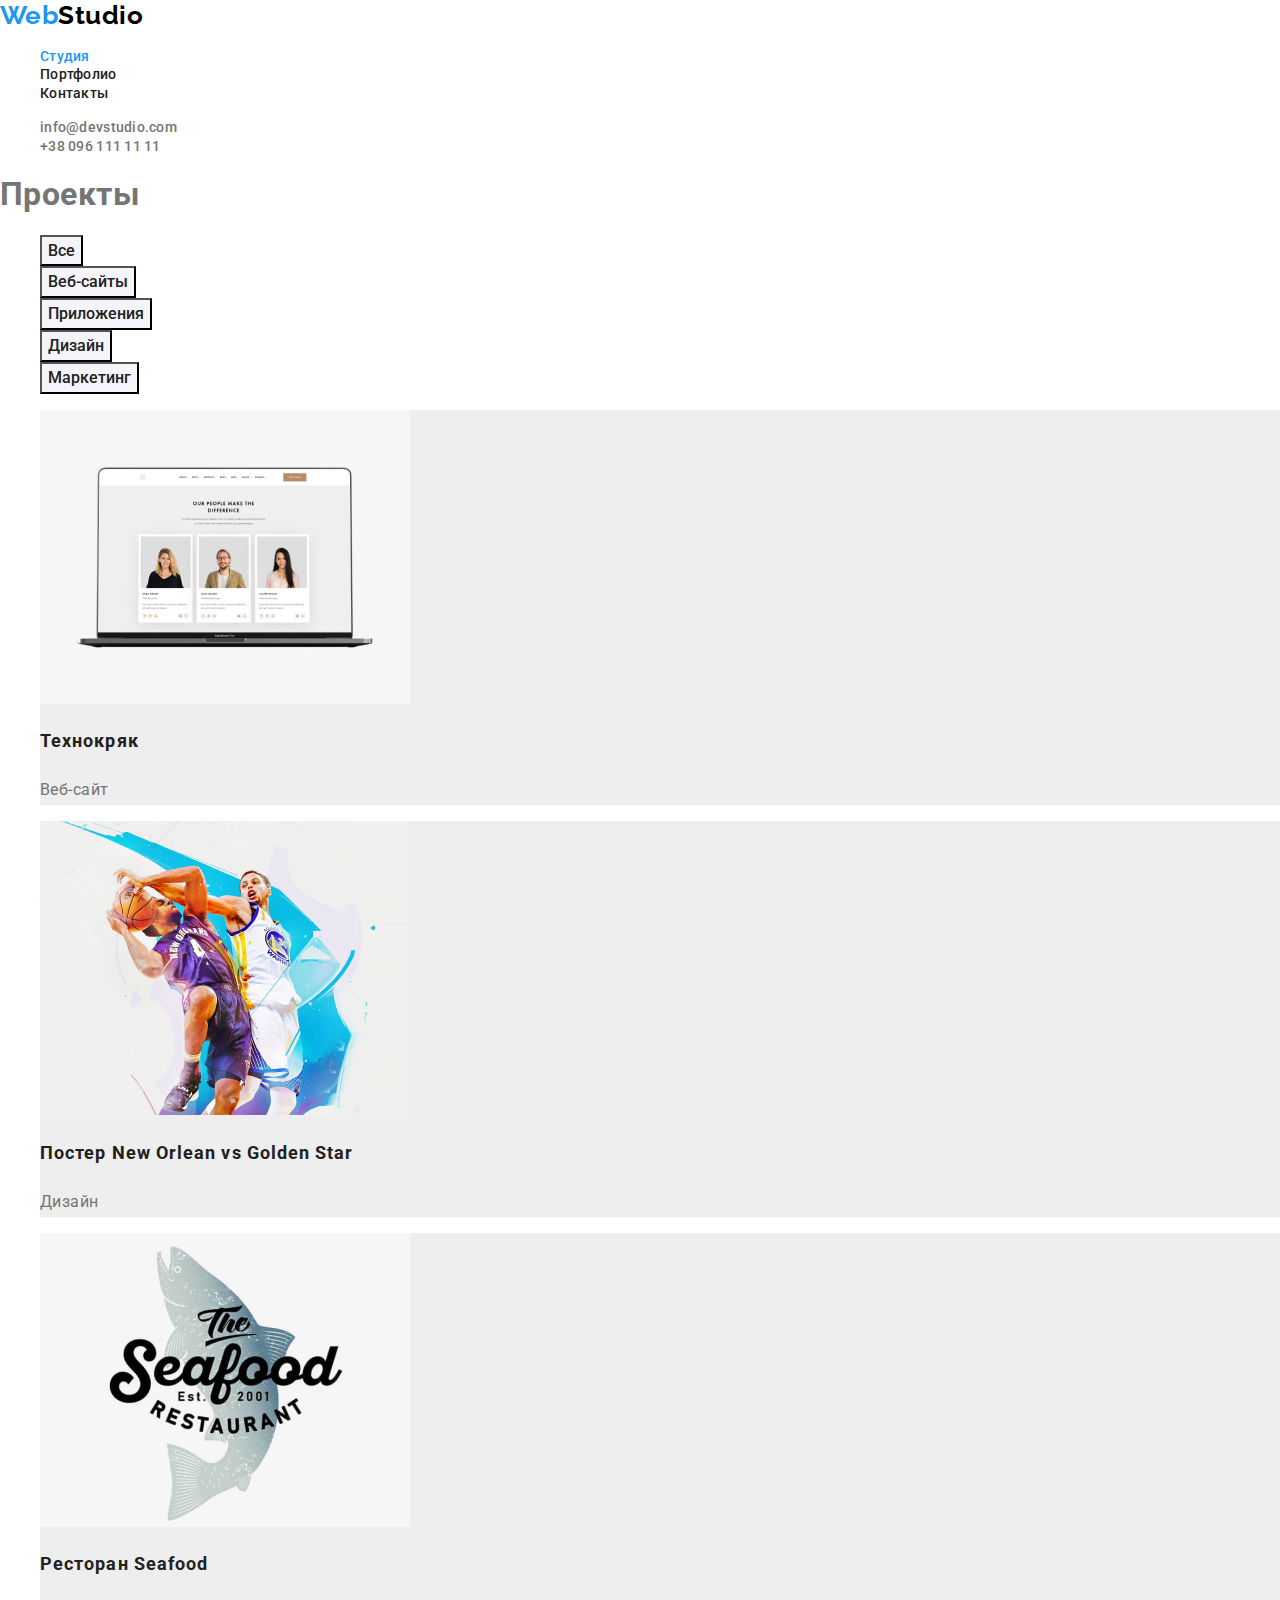
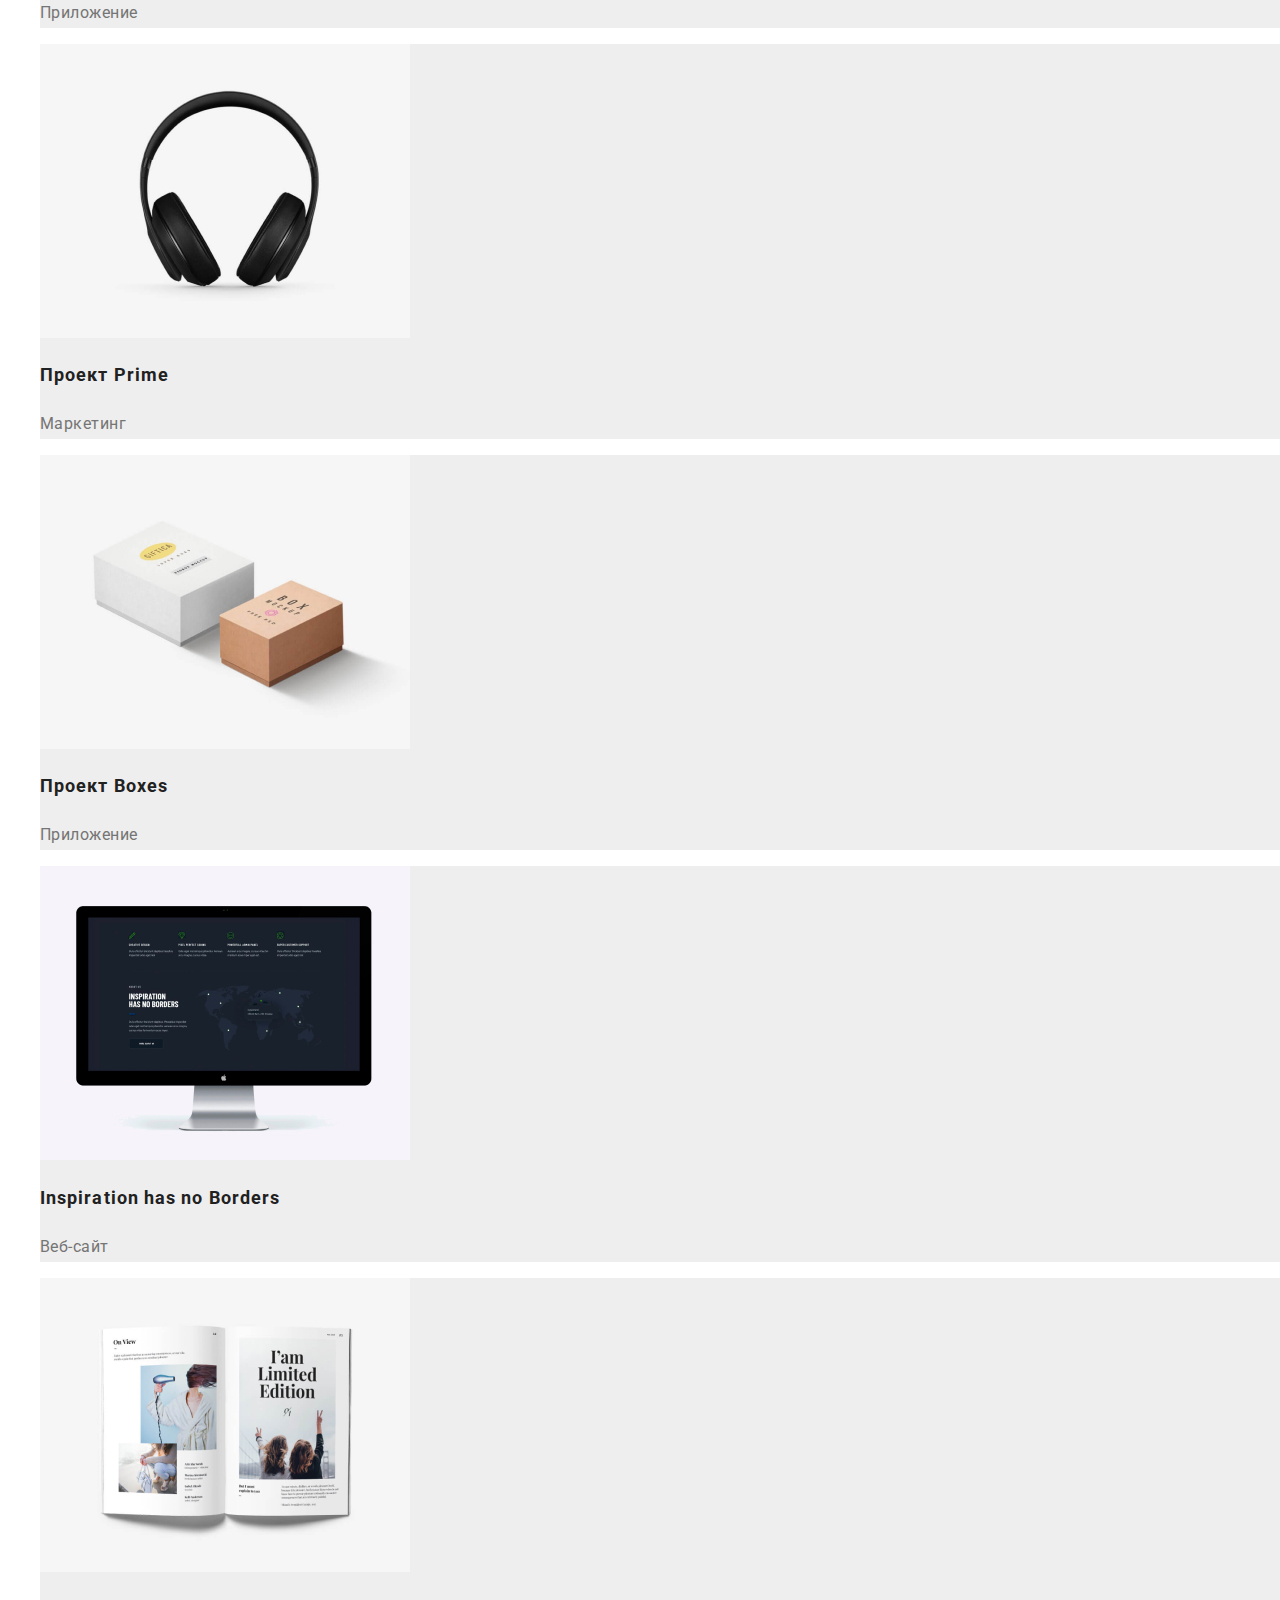
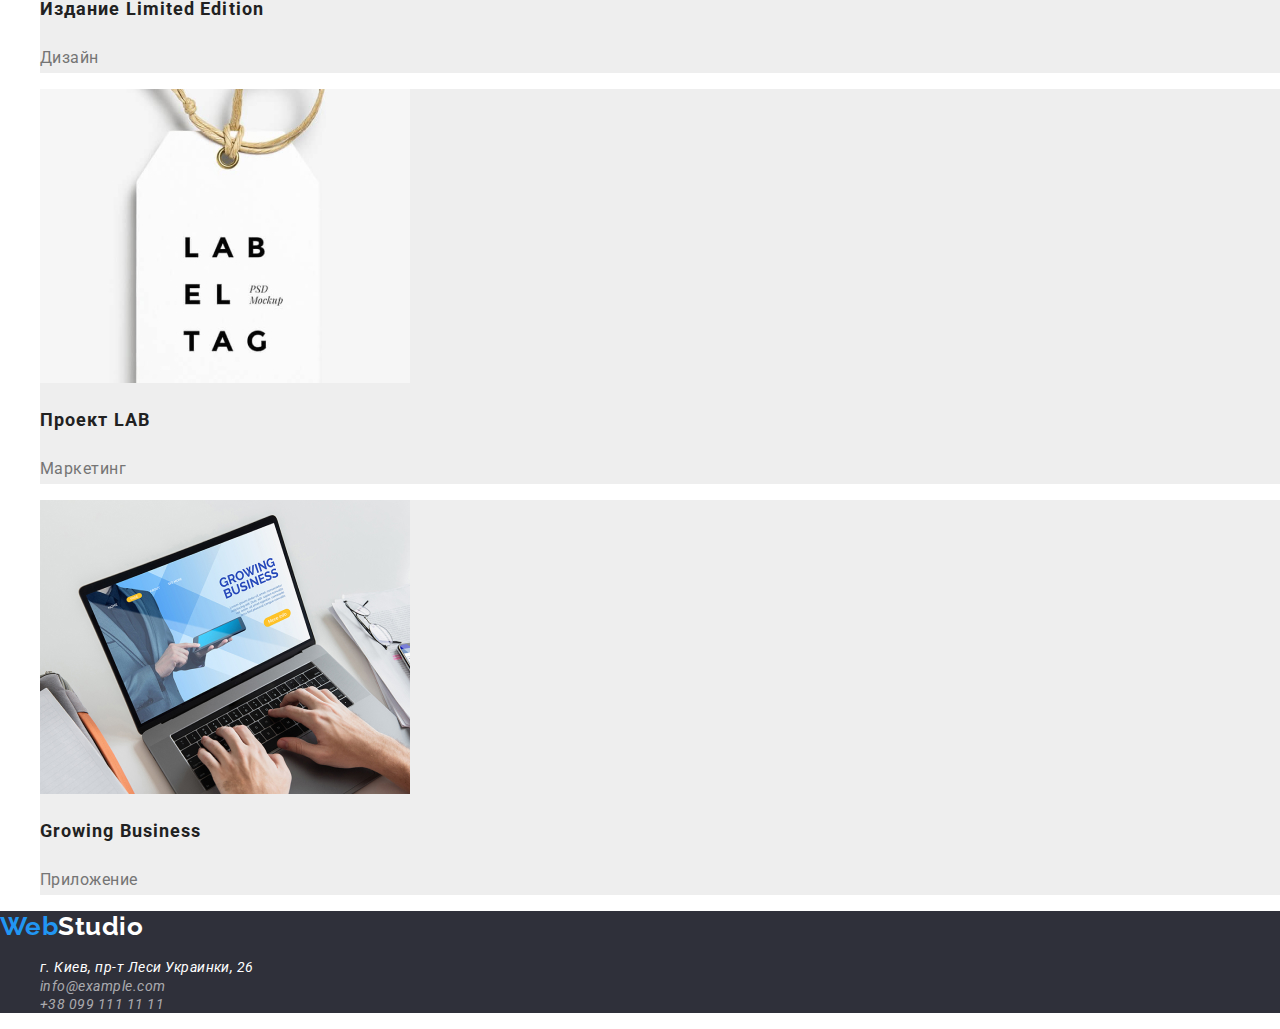
==== portfolio.html @ c31a31f6 "Добавлены исходники" ====
<!DOCTYPE html>
<html lang="ru">
<head>
    <meta charset="UTF-8">
    <meta name="viewport" content="width=device-width, initial-scale=1.0">
    <title>Document</title>
    <link rel="stylesheet" href="https://cdnjs.cloudflare.com/ajax/libs/modern-normalize/1.1.0/modern-normalize.css" integrity="sha512-Y0MM+V6ymRKN2zStTqzQ227DWhhp4Mzdo6gnlRnuaNCbc+YN/ZH0sBCLTM4M0oSy9c9VKiCvd4Jk44aCLrNS5Q==" crossorigin="anonymous" referrerpolicy="no-referrer" />
    <link rel="preconnect" href="https://fonts.googleapis.com">
    <link rel="preconnect" href="https://fonts.gstatic.com" crossorigin>
    <link href="https://fonts.googleapis.com/css2?family=Raleway:wght@700&family=Roboto:wght@400;500;700;900&display=swap" rel="stylesheet">
    <link rel="stylesheet" href="./css/styles.css">
</head>
<body>
    <header class="header">
        <nav class="nav">
            <a href="/" class="logo-header link"><span class="blue-logo">Web</span>Studio</a>

            <ul class="navigation list">
                <li class="nav-item"><a href="./index.html" class="nav-link link opened">Студия</a></li>
                <li class="nav-item"><a href="./portfolio.html" class="nav-link link">Портфолио</a></li>
                <li class="nav-item"><a href="#" class="nav-link link">Контакты</a></li>
            </ul>
        </nav>
       
        <ul class=" contacts list">
            <li class="contacts-item"><a href="mailto:info@devstudio.com" class="contacts-link link">info@devstudio.com</a></li>
            <li class="contacts-item"><a href="tel:+380961111111" class="contacts-link link">+38 096 111 11 11</a></li>
        </ul>
    </header>

    <main>
        <section class="projects">
            <h1>Проекты</h1>
            <ul class="projects-filter list">
                <li><button type="button" class="button">Все</button></li>
                <li><button type="button" class="button">Веб-сайты</button></li>
                <li><button type="button" class="button">Приложения</button></li>
                <li><button type="button" class="button">Дизайн</button></li>
                <li><button type="button" class="button">Маркетинг</button></li>
            </ul>
            <ul class="projects-list list">
                <li class="project-card">
                    <a href="#" class="link">
                        <img src="./images/imgproject1.jpg" alt="" width="370">
                        <h2 class="project-card-title">Технокряк</h2>
                        <p class="project-card-text">Веб-сайт</p>
                    </a>
                </li>
                <li class="project-card">
                    <a href="#" class="link">
                        <img src="./images/imgproject2.jpg" alt="" width="370">
                        <h2 class="project-card-title">Постер New Orlean vs Golden Star</h2>
                        <p class="project-card-text">Дизайн</p>
                    </a>
                </li>
                <li class="project-card">
                    <a href="#" class="link">
                        <img src="./images/imgproject3.jpg" alt="" width="370">
                        <h2 class="project-card-title">Ресторан Seafood</h2>
                        <p class="project-card-text">Приложение</p>
                    </a>
                </li>
                <li class="project-card">
                    <a href="#" class="link">
                        <img src="./images/imgproject4.jpg" alt="" width="370">
                        <h2 class="project-card-title">Проект Prime</h2>
                        <p class="project-card-text">Маркетинг</p>
                    </a>
                </li>
                <li class="project-card">
                    <a href="#" class="link">
                        <img src="./images/imgproject5.jpg" alt="" width="370">
                        <h2 class="project-card-title">Проект Boxes</h2>
                        <p class="project-card-text">Приложение</p>
                    </a>
                </li>
                <li class="project-card">
                    <a href="#" class="link">
                        <img src="./images/imgproject6.jpg" alt="" width="370">
                        <h2 class="project-card-title">Inspiration has no Borders</h2>
                        <p class="project-card-text">Веб-сайт</p>
                    </a>
                </li>
                <li class="project-card">
                    <a href="#" class="link">
                        <img src="./images/imgproject7.jpg" alt="" width="370">
                        <h2 class="project-card-title">Издание Limited Edition</h2>
                        <p class="project-card-text">Дизайн</p>
                    </a>
                </li>
                <li class="project-card">
                    <a href="#" class="link">
                        <img src="./images/imgproject8.jpg" alt="" width="370">
                        <h2 class="project-card-title">Проект LAB</h2>
                        <p class="project-card-text">Маркетинг</p>
                    </a>
                </li>
                <li class="project-card">
                    <a href="#" class="link"> 
                        <img src="./images/imgproject9.jpg" alt="" width="370">
                        <h2 class="project-card-title">Growing Business</h2>
                        <p class="project-card-text">Приложение</p>
                    </a>
                </li>

            </ul>

        </section>
    </main>

    <footer class="footer">
        <a href="/" class="logo-footer link"><span class="blue-logo">Web</span>Studio</a>
        <address>
            <ul class="footer-contacts contacts list">
                <li>
                    <a href="https://yandex.ua/maps/-/CCUmEDRSxD" class="adress link">г. Киев, пр-т Леси Украинки, 26</a>
                </li>
                <li>
                    <a href="mailto:info@example.com" class="footer-link link ">info@example.com</a>
                </li>
                <li>
                    <a href="tel:+380991111111" class="footer-link link ">+38 099 111 11 11</a>
                </li>
            </ul>
        </address>
    </footer>
</body>
</html>
---- css/styles.css ----
/*
2196F3 - голубой
212121-черный
2F303A- темный серый фон
757575 серый текст
FFFFFF белый
F5F4FA светлый серый фон
*/
:root{
    --main-text-color: #757575;
    --main-title-color: #212121;
    --main-background-color: #ffffff;
    --lightgrey-background: #f5f4fa;
    --darkgrey-background: #2f303a;
    --white-title: #ffffff;
    --accent-color: #2196f3;

}
.list {
    list-style: none;
}

.link {
    text-decoration: none;
}



body{
font-family: "Roboto", sans-serif;
background-color: var(--main-background-color);
letter-spacing: 0.03em;
color: var(--main-text-color);
}

.nav-link{
font-weight: 500;
font-size: 14px;
line-height: 1.14;
letter-spacing: 0.02em;
color: var(--main-title-color);
}

.nav-link:hover,
.nav-link:focus,
.contacts-link:hover,
.contacts-link:focus{
    color: var(--accent-color);
}

.logo-header{
font-family: Raleway;
font-weight: 700;
font-size: 26px;
line-height: 1.19;
color:#000000;
}

.blue-logo{
    color: var(--accent-color);
}

 .contacts-link{
    font-weight: 500;
    font-size: 14px;
    line-height: 1.14;
    letter-spacing: 0.02em;
    color: var(--main-text-color);
 }

 .opened{
     color:var(--accent-color);
 }

.hero{
    background-color: var(--darkgrey-background);
}

.hero-title{
font-weight: 900;
font-size: 44px;
line-height: 1.36;
text-align: center;
letter-spacing: 0.06em;
text-transform: uppercase;
color: var(--white-title);
}
.hero-button {
font-weight: 700;
font-size: 16px;
line-height: 1.87;
text-align: center;
letter-spacing: 0.06em;
color:var(--white-title);
background-color: var(--accent-color);
cursor: pointer;
}

.adventages-title{
font-weight: 700;
font-size: 14px;
line-height: 1.14;
text-transform: uppercase;
color: var(--main-title-color);
}

.adventages-text{
font-size: 14px;
line-height: 1.71;
}

.services-title,
.team-title{
font-weight: 700;
font-size: 36px;
line-height: 1.17;
text-align: center;
color:var(--main-title-color);
}
.team {
    background-color: var(--lightgrey-background);
}
.team-member-title{
font-weight: 500;
font-size: 16px;
line-height: 1.19;
text-align: center;
color: var(--main-title-color);
}
.team-member-text{
font-size: 16px;
line-height: 1.19;
text-align: center;
}
.footer{
    background-color: var(--darkgrey-background);
}
.logo-footer {
font-family: Raleway;
font-weight: 700;
font-size: 26px;
line-height: 1.19;
color: var(--white-title);
}
.adress{
font-size: 14px;
line-height: 1,71;
color: var(--white-title);
}
.footer-link{
    font-size: 14px;
line-height: 1,71;
color: rgba(255, 255, 255, 0.6);
}




/********************Portfolio**********************/




.button{
--background-buttom:  #F5F4FA;
font-weight: 500;
font-size: 16px;
line-height: 1.62;
text-align: center;
color: var(--main-title-color);
background-color:var(--background-buttom);
cursor: pointer;
}
.button:hover,
.button:focus{
color:var(--white-title);
background-color: var(--accent-color);
}
.project-card{
--background-card: #eeeeee;
background-color: var(--background-card);
}
.project-card-title{
font-weight: 700;
font-size: 18px;
line-height: 2.0;
letter-spacing: 0.06em;
color:var(--main-title-color);
}
.project-card-text{
font-size: 16px;
line-height: 1.87;
color: var(--main-text-color);
}
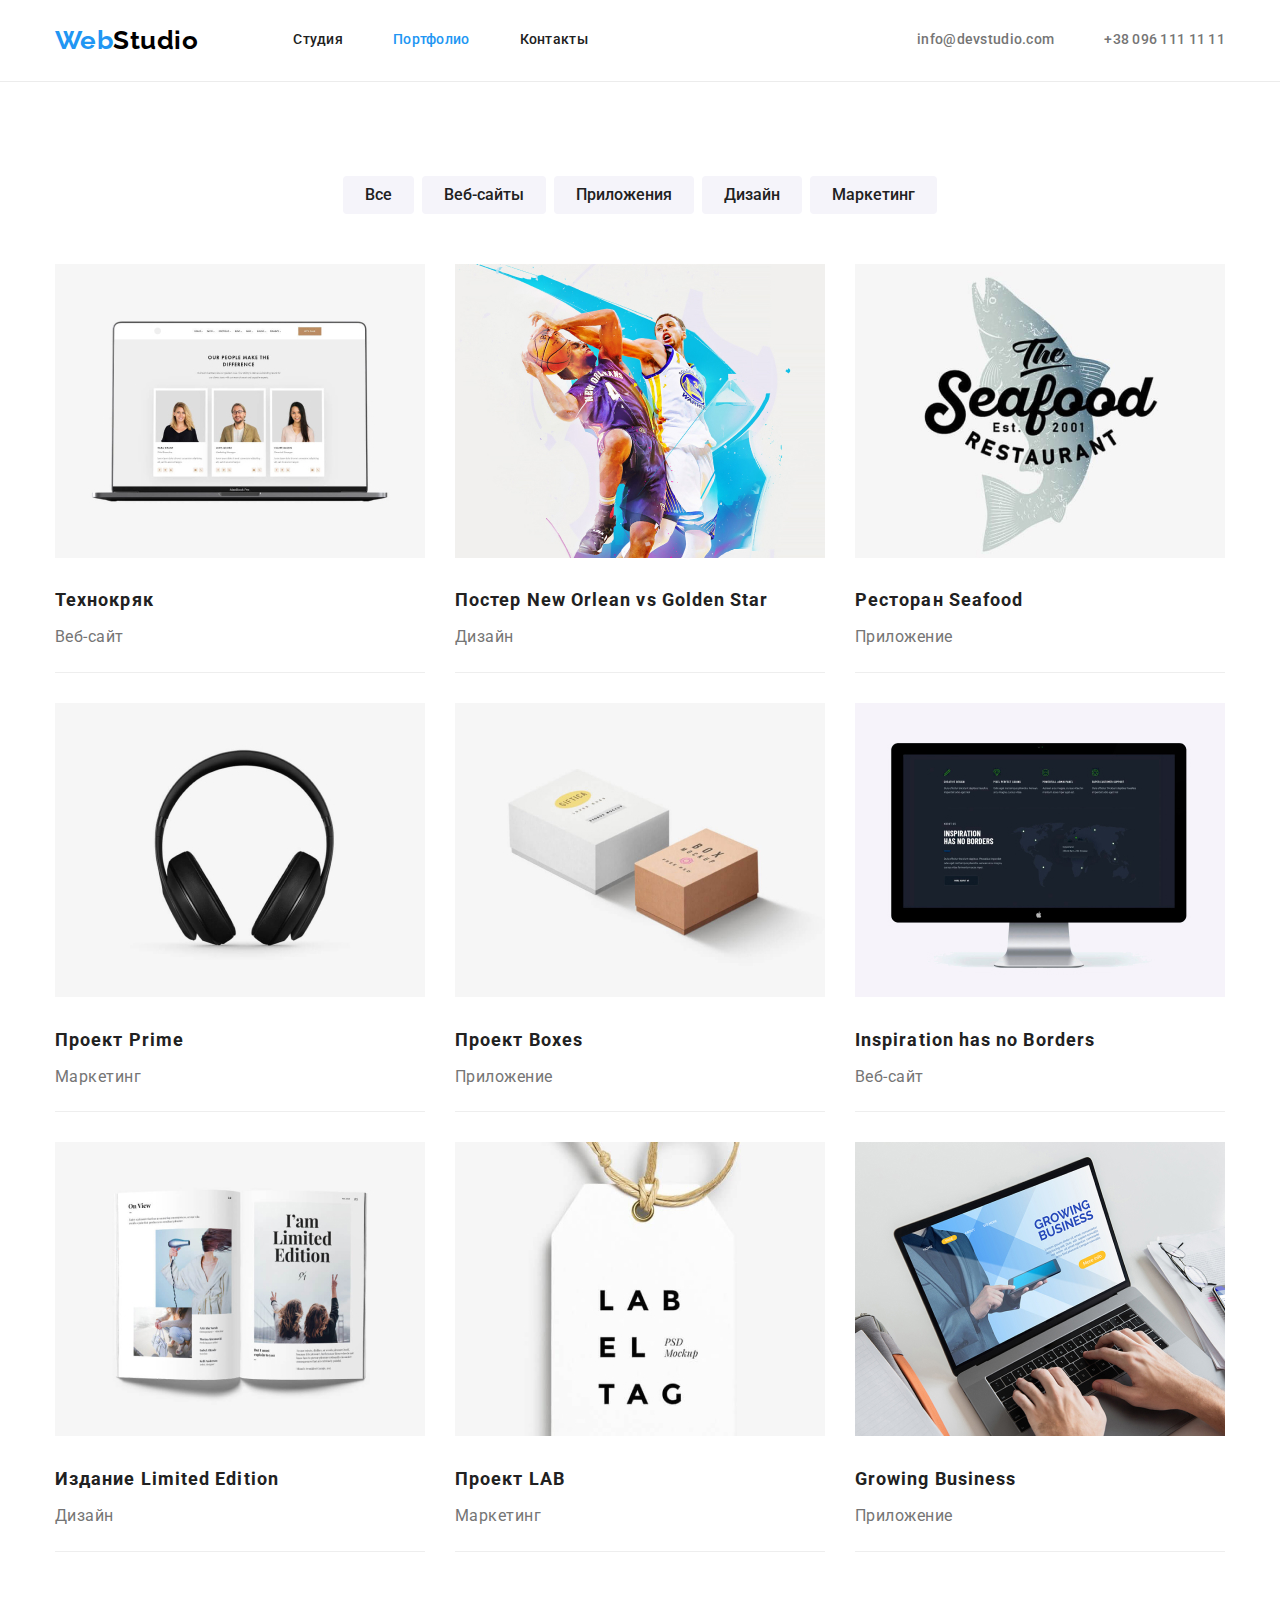
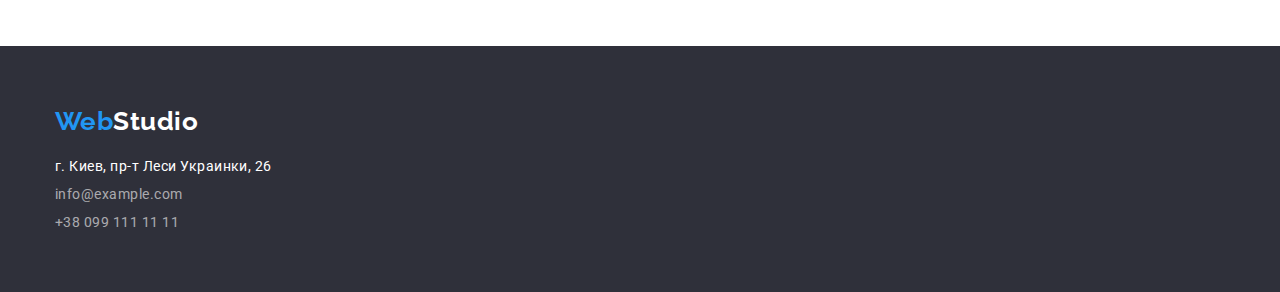
==== commit 2086c81c: "Работа закончена" ====
--- a/portfolio.html
+++ b/portfolio.html
@@ -12,12 +12,14 @@
 </head>
 <body>
     <header class="header">
+        
+        <div class="container head-container">
         <nav class="nav">
             <a href="/" class="logo-header link"><span class="blue-logo">Web</span>Studio</a>
 
             <ul class="navigation list">
-                <li class="nav-item"><a href="./index.html" class="nav-link link opened">Студия</a></li>
-                <li class="nav-item"><a href="./portfolio.html" class="nav-link link">Портфолио</a></li>
+                <li class="nav-item"><a href="./index.html" class="nav-link link ">Студия</a></li>
+                <li class="nav-item"><a href="./portfolio.html" class="nav-link link opened">Портфолио</a></li>
                 <li class="nav-item"><a href="#" class="nav-link link">Контакты</a></li>
             </ul>
         </nav>
@@ -26,17 +28,19 @@
             <li class="contacts-item"><a href="mailto:info@devstudio.com" class="contacts-link link">info@devstudio.com</a></li>
             <li class="contacts-item"><a href="tel:+380961111111" class="contacts-link link">+38 096 111 11 11</a></li>
         </ul>
+    </div>
     </header>
 
     <main>
-        <section class="projects">
-            <h1>Проекты</h1>
+        <section class="section">
+            <div class="container">
+            <h1 class="visually-hidden">Проекты</h1>
             <ul class="projects-filter list">
-                <li><button type="button" class="button">Все</button></li>
-                <li><button type="button" class="button">Веб-сайты</button></li>
-                <li><button type="button" class="button">Приложения</button></li>
-                <li><button type="button" class="button">Дизайн</button></li>
-                <li><button type="button" class="button">Маркетинг</button></li>
+                <li class="filter-item"><button type="button" class="button">Все</button></li>
+                <li class="filter-item"><button type="button" class="button">Веб-сайты</button></li>
+                <li class="filter-item"><button type="button" class="button">Приложения</button></li>
+                <li class="filter-item"><button type="button" class="button">Дизайн</button></li>
+                <li class="filter-item"><button type="button" class="button">Маркетинг</button></li>
             </ul>
             <ul class="projects-list list">
                 <li class="project-card">
@@ -104,25 +108,27 @@
                 </li>
 
             </ul>
-
+            </div>
         </section>
     </main>
 
     <footer class="footer">
-        <a href="/" class="logo-footer link"><span class="blue-logo">Web</span>Studio</a>
-        <address>
-            <ul class="footer-contacts contacts list">
-                <li>
-                    <a href="https://yandex.ua/maps/-/CCUmEDRSxD" class="adress link">г. Киев, пр-т Леси Украинки, 26</a>
-                </li>
-                <li>
-                    <a href="mailto:info@example.com" class="footer-link link ">info@example.com</a>
-                </li>
-                <li>
-                    <a href="tel:+380991111111" class="footer-link link ">+38 099 111 11 11</a>
-                </li>
-            </ul>
-        </address>
+        <div class="container">
+            <a href="/" class="logo-footer link"><span class="blue-logo">Web</span>Studio</a>
+            <address>
+                <ul class="footer-contacts list">
+                    <li class="footer-contacts-item">
+                        <a href="https://yandex.ua/maps/-/CCUmEDRSxD" class="adress link">г. Киев, пр-т Леси Украинки, 26</a>
+                    </li>
+                    <li class="footer-contacts-item">
+                        <a href="mailto:info@example.com" class="footer-link link ">info@example.com</a>
+                    </li>
+                    <li class="footer-contacts-item">
+                        <a href="tel:+380991111111" class="footer-link link ">+38 099 111 11 11</a>
+                    </li>
+                </ul>
+            </address>
+        </div>
     </footer>
 </body>
 </html>--- a/css/styles.css
+++ b/css/styles.css
@@ -16,29 +16,114 @@
     --accent-color: #2196f3;
 
 }
+
+html{
+    box-sizing: border-box;
+}
+
+*,
+*::before,
+*::after{
+    box-sizing: inherit;
+}
+
 .list {
+    margin: 0;
+    padding: 0;
     list-style: none;
 }
 
 .link {
     text-decoration: none;
 }
-
-
+h1,
+h2,
+h3,
+h4,
+h5,
+h6,
+p{
+    margin: 0;
+}
+
+.visually-hidden {
+    position: absolute;
+
+    width: 1px;
+    height: 1px;
+    margin: -1px;
+    padding: 0;
+
+    overflow: hidden;
+    border: 0;
+    clip: rect(0 0 0 0);
+}
+
+.section{
+    padding-bottom: 94px;
+    padding-top: 94px;
+}
 
 body{
-font-family: "Roboto", sans-serif;
-background-color: var(--main-background-color);
-letter-spacing: 0.03em;
-color: var(--main-text-color);
-}
-
+    margin: 0;
+
+    font-family: "Roboto", sans-serif;
+    background-color: var(--main-background-color);
+    letter-spacing: 0.03em;
+    color: var(--main-text-color);
+}
+
+.container{
+    width: 1200px;
+    padding-left: 15px;
+    padding-right: 15px;
+    margin-left: auto;
+    margin-right: auto;
+}
+
+.header{
+    border-bottom: 1px solid #ECECEC ;
+}
+
+.head-container{
+    display:flex;
+
+    align-items: center;
+}
+
+.nav{
+    display: flex;
+
+    align-items: center;
+}
+
+.navigation{
+   display: flex;
+
+   align-items: center;
+}
+
+.contacts{
+    display: flex;
+
+    margin-left: auto;
+}
+
+.nav-item:not(:last-child),
+.contacts-item:not(:last-child){
+    margin-right: 50px;
+}
 .nav-link{
-font-weight: 500;
-font-size: 14px;
-line-height: 1.14;
-letter-spacing: 0.02em;
-color: var(--main-title-color);
+    display: inline-block;
+
+    padding-top: 32px;
+    padding-bottom: 32px;
+
+    font-weight: 500;
+    font-size: 14px;
+    line-height: 1.14;
+    letter-spacing: 0.02em;
+    color: var(--main-title-color);
 }
 
 .nav-link:hover,
@@ -49,11 +134,17 @@
 }
 
 .logo-header{
-font-family: Raleway;
-font-weight: 700;
-font-size: 26px;
-line-height: 1.19;
-color:#000000;
+    display: inline-block;
+
+    padding-top: 25px;
+    padding-bottom: 25px;
+    margin-right: 95px;
+
+    font-family: Raleway;
+    font-weight: 700;
+    font-size: 26px;
+    line-height: 1.19;
+    color:#000000;
 }
 
 .blue-logo{
@@ -61,6 +152,11 @@
 }
 
  .contacts-link{
+    display: inline-block;
+
+    padding-top: 32px;
+    padding-bottom: 32px;
+
     font-weight: 500;
     font-size: 14px;
     line-height: 1.14;
@@ -74,85 +170,154 @@
 
 .hero{
     background-color: var(--darkgrey-background);
+    text-align: center;
 }
 
 .hero-title{
-font-weight: 900;
-font-size: 44px;
-line-height: 1.36;
-text-align: center;
-letter-spacing: 0.06em;
-text-transform: uppercase;
-color: var(--white-title);
+    margin-bottom: 30px;
+
+    font-weight: 900;
+    font-size: 44px;
+    line-height: 1.36;
+    text-align: center;
+    letter-spacing: 0.06em;
+    text-transform: uppercase;
+    color: var(--white-title);
 }
 .hero-button {
-font-weight: 700;
-font-size: 16px;
-line-height: 1.87;
-text-align: center;
-letter-spacing: 0.06em;
-color:var(--white-title);
-background-color: var(--accent-color);
-cursor: pointer;
+    padding: 10px 32px;
+
+    border: none;
+
+    font-weight: 700;
+    font-size: 16px;
+    line-height: 1.87;
+    text-align: center;
+    letter-spacing: 0.06em;
+    color:var(--white-title);
+    background-color: var(--accent-color);
+    cursor: pointer;
+    border-radius: 4px;
+}
+
+.adventages-list{
+    display: flex;
+}
+.adventages-item:not(:last-child){
+    margin-right: 30px;
 }
 
 .adventages-title{
-font-weight: 700;
-font-size: 14px;
-line-height: 1.14;
-text-transform: uppercase;
-color: var(--main-title-color);
+    margin-bottom: 10px;
+
+    font-weight: 700;
+    font-size: 14px;
+    line-height: 1.14;
+    text-transform: uppercase;
+    color: var(--main-title-color);
+
 }
 
 .adventages-text{
-font-size: 14px;
-line-height: 1.71;
+    font-size: 14px;
+    line-height: 1.71;
 }
 
 .services-title,
 .team-title{
-font-weight: 700;
-font-size: 36px;
-line-height: 1.17;
-text-align: center;
-color:var(--main-title-color);
-}
+    margin-bottom: 50px;
+
+    font-weight: 700;
+    font-size: 36px;
+    line-height: 1.17;
+    text-align: center;
+    color:var(--main-title-color);
+}
+
+
+.services{
+    display: flex;
+}
+
+.services-item:not(:last-child){
+    margin-right: 30px;}
+
 .team {
     background-color: var(--lightgrey-background);
 }
+
+
+.team-title{
+    margin-bottom: 50px;
+}
+
+.team-list{
+    display: flex;
+}
+
+.team-member{
+    padding-bottom: 30px;
+
+    border-radius: 0px 0px 4px 4px;
+
+    box-shadow: 0px 1px 3px rgba(0, 0, 0, 0.12), 0px 1px 1px rgba(0, 0, 0, 0.14), 0px 2px 1px rgba(0, 0, 0, 0.2);
+    background-color: var(--main-background-color);
+}
+.team-member:not(:last-child){
+    margin-right: 30px;
+}
+
 .team-member-title{
-font-weight: 500;
-font-size: 16px;
-line-height: 1.19;
-text-align: center;
-color: var(--main-title-color);
+    padding-top: 30px;
+    padding-bottom: 10px;
+
+    font-weight: 500;
+    font-size: 16px;
+    line-height: 1.19;
+    text-align: center;
+    color: var(--main-title-color);
 }
 .team-member-text{
-font-size: 16px;
-line-height: 1.19;
-text-align: center;
+    font-size: 16px;
+    line-height: 1.19;
+    text-align: center;
 }
 .footer{
     background-color: var(--darkgrey-background);
 }
 .logo-footer {
-font-family: Raleway;
-font-weight: 700;
-font-size: 26px;
-line-height: 1.19;
-color: var(--white-title);
+    display: block;
+
+    margin-bottom: 20px;
+
+    font-family: Raleway;
+    font-weight: 700;
+    font-size: 26px;
+    line-height: 1.19;
+    color: var(--white-title);
+}
+
+.footer{
+    padding-top: 60px;
+    padding-bottom: 60px;
+}
+.footer-contacts{
+    font-style: normal;
 }
 .adress{
-font-size: 14px;
-line-height: 1,71;
-color: var(--white-title);
+    font-size: 14px;
+    line-height: 1,71;
+    color: var(--white-title);
+
 }
 .footer-link{
     font-size: 14px;
-line-height: 1,71;
-color: rgba(255, 255, 255, 0.6);
-}
-
+    line-height: 1,71;
+    color: rgba(255, 255, 255, 0.6);
+}
+.footer-contacts-item:not(:last-child){
+    margin-bottom: 10px;
+}
 
 
 
@@ -160,35 +325,65 @@
 
 
 
+.projects-filter{
+    display: flex;
+    justify-content: center;
+
+    margin-bottom: 50px;
+}
+
+.filter-item:not(:last-child){
+    margin-right: 8px;
+}
 
 .button{
---background-buttom:  #F5F4FA;
-font-weight: 500;
-font-size: 16px;
-line-height: 1.62;
-text-align: center;
-color: var(--main-title-color);
-background-color:var(--background-buttom);
-cursor: pointer;
+    padding: 6px 22px;
+
+    border-radius: 4px;
+    border: none;
+    --background-button:  #F5F4FA;
+    font-weight: 500;
+    font-size: 16px;
+    line-height: 1.62;
+    text-align: center;
+    color: var(--main-title-color);
+    background-color:var(--background-button);
+    cursor: pointer;
 }
 .button:hover,
 .button:focus{
-color:var(--white-title);
-background-color: var(--accent-color);
+    color:var(--white-title);
+    background-color: var(--accent-color);
+}
+
+.projects-list{
+    display: flex;
+    flex-wrap: wrap;
+
+    margin-right: -30px;
+    margin-bottom: -30px;
 }
 .project-card{
---background-card: #eeeeee;
-background-color: var(--background-card);
-}
+    width: calc((100% - 90px) / 3);
+    margin-right: 30px;
+    margin-bottom: 30px;
+    padding-bottom: 20px;
+
+    border-bottom: 1px solid #eeeeee;
+}
+
 .project-card-title{
-font-weight: 700;
-font-size: 18px;
-line-height: 2.0;
-letter-spacing: 0.06em;
-color:var(--main-title-color);
+    margin-top: 20px;
+    margin-bottom: 4px;
+
+    font-weight: 700;
+    font-size: 18px;
+    line-height: 2.0;
+    letter-spacing: 0.06em;
+    color:var(--main-title-color);
 }
 .project-card-text{
-font-size: 16px;
-line-height: 1.87;
-color: var(--main-text-color);
+    font-size: 16px;
+    line-height: 1.87;
+    color: var(--main-text-color);
 }